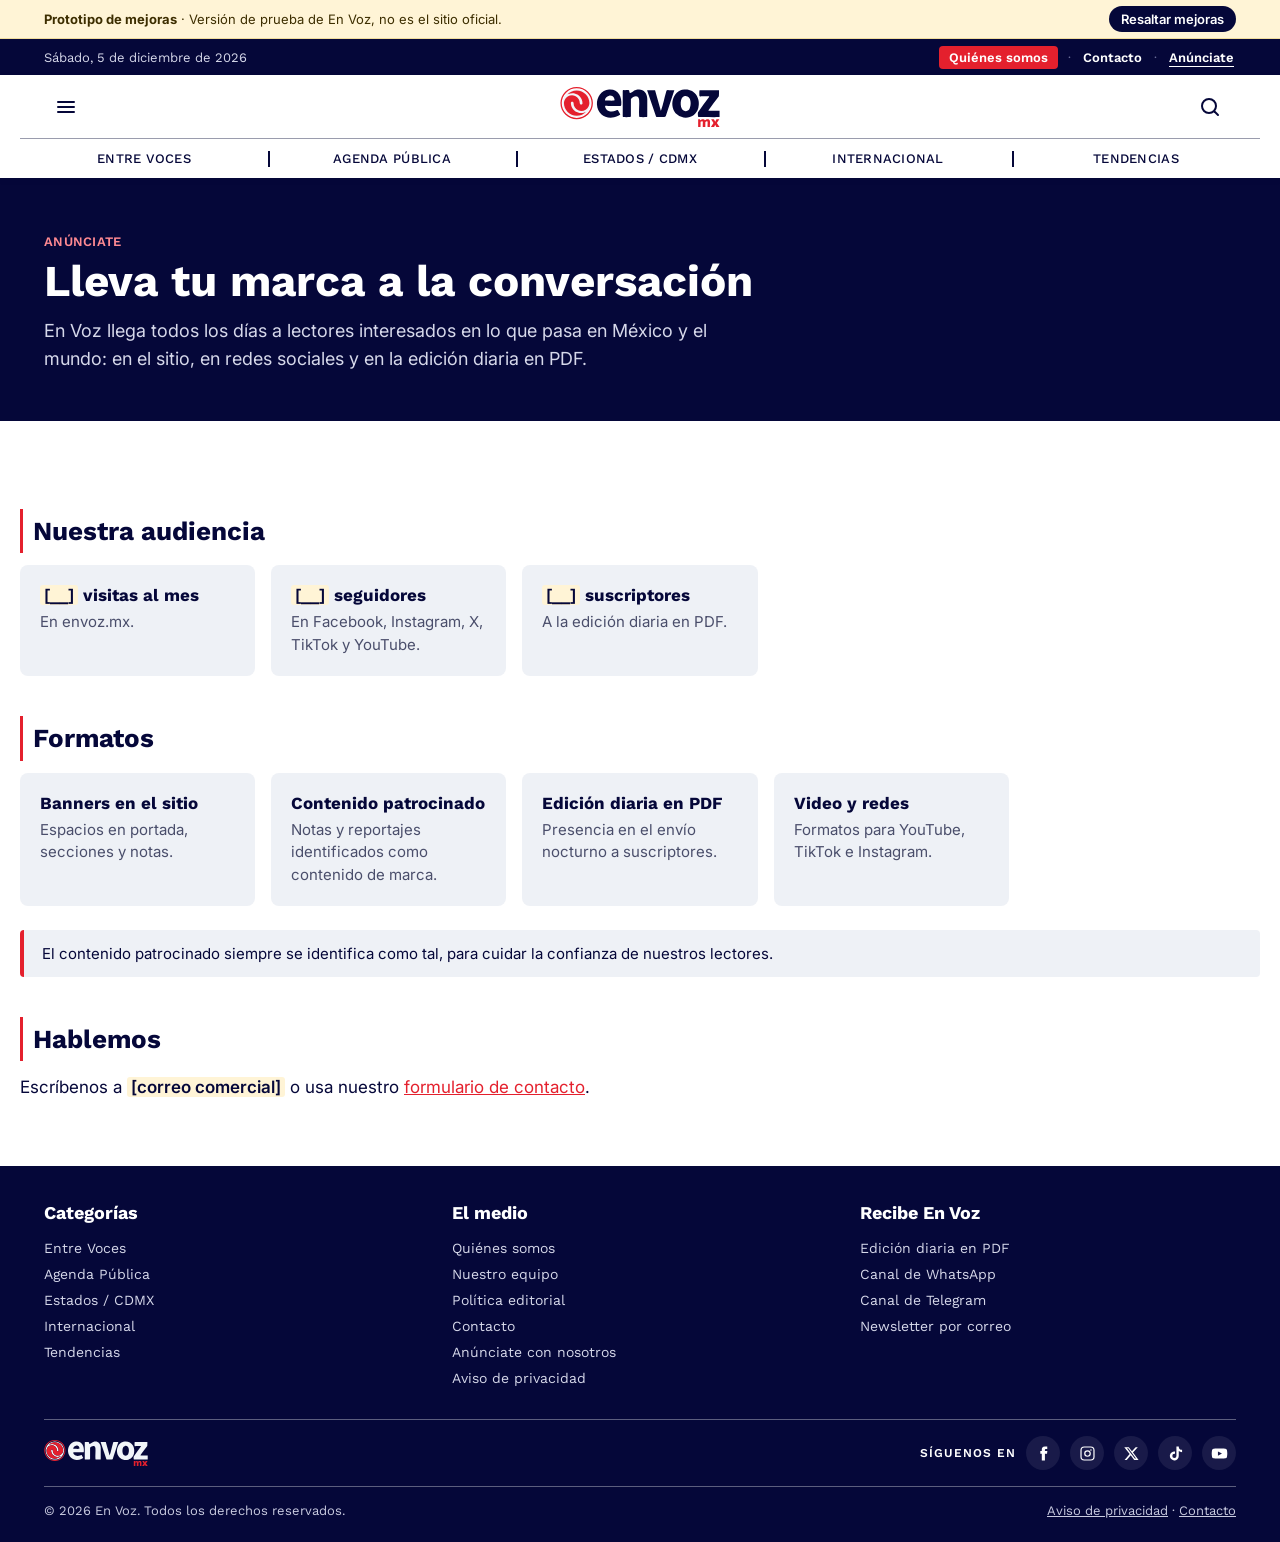
==== anunciate.html @ 6fe708b6 "Barra superior con Quiénes somos y espacio publicitario debajo de la mañanera Co-Authored-By: Claude" ====
<!DOCTYPE html>
<html lang="es-MX">
<head>
  <meta charset="utf-8">
  <meta name="viewport" content="width=device-width, initial-scale=1">
  <title>Anúnciate · En Voz (prototipo)</title>
  <meta name="description" content="Opciones de publicidad y alianzas con En Voz.">
  <meta name="robots" content="noindex, nofollow">
  <link rel="icon" href="assets/mark.svg" type="image/svg+xml">
  <link rel="preconnect" href="https://fonts.googleapis.com">
  <link rel="preconnect" href="https://fonts.gstatic.com" crossorigin>
  <link href="https://fonts.googleapis.com/css2?family=Inter:wght@400;500;600;700&family=Work+Sans:wght@400;500;600;700&display=swap" rel="stylesheet">
  <link rel="stylesheet" href="assets/styles.css?v=202611240702">
</head>
<body data-current="">
  <section class="page-hero mejora" data-mejora="Página nueva">
    <div class="container">
      <div class="kicker">Anúnciate</div>
      <h1>Lleva tu marca a la conversación</h1>
      <p>En Voz llega todos los días a lectores interesados en lo que pasa en México y el mundo: en el sitio, en redes sociales y en la edición diaria en PDF.</p>
    </div>
  </section>

  <main class="container page">
    <div class="prose"><h2>Nuestra audiencia</h2></div>
    <div class="grid-cards">
      <div class="info-card"><h3><span class="pending">[__]</span> visitas al mes</h3><p>En envoz.mx.</p></div>
      <div class="info-card"><h3><span class="pending">[__]</span> seguidores</h3><p>En Facebook, Instagram, X, TikTok y YouTube.</p></div>
      <div class="info-card"><h3><span class="pending">[__]</span> suscriptores</h3><p>A la edición diaria en PDF.</p></div>
    </div>
    <div class="prose"><h2>Formatos</h2></div>
    <div class="grid-cards">
      <div class="info-card"><h3>Banners en el sitio</h3><p>Espacios en portada, secciones y notas.</p></div>
      <div class="info-card"><h3>Contenido patrocinado</h3><p>Notas y reportajes identificados como contenido de marca.</p></div>
      <div class="info-card"><h3>Edición diaria en PDF</h3><p>Presencia en el envío nocturno a suscriptores.</p></div>
      <div class="info-card"><h3>Video y redes</h3><p>Formatos para YouTube, TikTok e Instagram.</p></div>
    </div>
    <p class="notice">El contenido patrocinado siempre se identifica como tal, para cuidar la confianza de nuestros lectores.</p>
    <div class="prose">
      <h2>Hablemos</h2>
      <p>Escríbenos a <span class="pending">[correo comercial]</span> o usa nuestro <a href="contacto.html">formulario de contacto</a>.</p>
    </div>
  </main>
  <script src="assets/app.js?v=202611240702"></script>
</body>
</html>
---- assets/styles.css ----
/* ============================================================
   En Voz — prototipo de mejoras
   Colores y tipografías tomados del sitio actual envoz.mx
   ============================================================ */
:root {
  --navy: #050739;
  --red: #E4202D;
  --card: #EEF1F6;
  --line: #D9DCE3;
  --text: #050739;
  --muted: #4A4E6B;
  --white: #FFFFFF;
  --max: 1240px;
  --radius: 6px;
  --font-head: 'Work Sans', system-ui, sans-serif;
  --font-body: 'Inter', system-ui, sans-serif;
}

* { box-sizing: border-box; }
html { scroll-behavior: smooth; }
body {
  margin: 0;
  overflow-x: clip;
  font-family: var(--font-body);
  font-size: 15px;
  color: var(--text);
  background: var(--white);
  -webkit-font-smoothing: antialiased;
}
a { color: inherit; text-decoration: none; }
img { display: block; max-width: 100%; }
button { font: inherit; color: inherit; background: none; border: 0; cursor: pointer; }
.container { max-width: var(--max); margin: 0 auto; padding: 0 24px; }
.sr-only { position: absolute; width: 1px; height: 1px; overflow: hidden; clip: rect(0 0 0 0); white-space: nowrap; }
:focus-visible { outline: 3px solid var(--red); outline-offset: 2px; }

/* ---------- Barra de prototipo ---------- */
.proto-bar {
  background: #FFF4D6;
  color: #3D2E00;
  font-size: 13px;
  border-bottom: 1px solid #F0DC9C;
}
.proto-bar .container { display: flex; align-items: center; justify-content: space-between; gap: 12px; min-height: 38px; flex-wrap: wrap; }
.proto-bar strong { font-weight: 700; }
.proto-toggle {
  display: inline-flex; align-items: center; gap: 8px;
  font-weight: 600; font-size: 13px;
  padding: 5px 12px; border-radius: 999px;
  background: var(--navy); color: var(--white);
}
.proto-toggle[aria-pressed="true"] { background: var(--red); }

/* ---------- Encabezado ---------- */
.site-header { position: sticky; top: 0; z-index: 40; background: var(--white); box-shadow: 0 2px 6px rgba(5,7,57,.08); }
.header-top { display: grid; grid-template-columns: 48px 1fr 48px; align-items: center; height: 64px; border-bottom: 1px solid #9A9CAD; }
.header-top .logo { justify-self: center; }
.header-top .logo img { height: 40px; width: auto; }
.icon-btn { width: 44px; height: 44px; display: grid; place-items: center; border-radius: 50%; }
.icon-btn:hover { background: var(--card); }
.icon-btn svg { width: 24px; height: 24px; }

.cat-nav { font-family: var(--font-head); }
.cat-nav ul { list-style: none; margin: 0 auto; padding: 0; display: flex; justify-content: space-between; align-items: center; max-width: var(--max); overflow-x: auto; }
.cat-nav li { flex: 1; text-align: center; position: relative; }
.cat-nav li + li::before { content: ""; position: absolute; left: 0; top: 50%; height: 16px; margin-top: -8px; width: 1.5px; background: var(--navy); }
.cat-nav a { display: block; padding: 12px 10px; font-size: 13px; font-weight: 500; letter-spacing: .02em; text-transform: uppercase; white-space: nowrap; }
.cat-nav a:hover, .cat-nav a[aria-current="page"] { color: var(--red); }

/* ---------- Menú lateral ---------- */
.drawer-backdrop { position: fixed; inset: 0; background: rgba(5,7,57,.45); z-index: 60; opacity: 0; pointer-events: none; transition: opacity .2s; }
.drawer { position: fixed; top: 0; left: 0; bottom: 0; width: min(340px, 88vw); background: var(--white); z-index: 61; transform: translateX(-100%); transition: transform .25s ease; overflow-y: auto; padding: 20px 24px 32px; font-family: var(--font-head); }
body.drawer-open .drawer { transform: none; }
body.drawer-open .drawer-backdrop { opacity: 1; pointer-events: auto; }
.drawer h2 { font-size: 12px; letter-spacing: .12em; text-transform: uppercase; color: var(--red); margin: 28px 0 8px; }
.drawer ul { list-style: none; margin: 0; padding: 0; }
.drawer a { display: block; padding: 10px 0; font-size: 17px; font-weight: 500; border-bottom: 1px solid var(--card); }
.drawer a:hover { color: var(--red); }
.drawer-head { display: flex; align-items: center; justify-content: space-between; }
.drawer-head img { height: 32px; }

/* ---------- Buscador ---------- */
.search-panel { position: fixed; inset: 0; z-index: 70; background: rgba(255,255,255,.98); display: none; overflow-y: auto; }
body.search-open .search-panel { display: block; }
.search-panel .container { max-width: 820px; padding-top: 40px; padding-bottom: 60px; }
.search-row { display: flex; gap: 12px; align-items: center; border-bottom: 3px solid var(--navy); }
.search-row input { flex: 1; border: 0; font: 600 28px var(--font-head); color: var(--navy); padding: 12px 0; background: transparent; outline: none; }
.search-hint { color: var(--muted); font-size: 14px; margin: 12px 0 24px; }
.search-results { list-style: none; margin: 0; padding: 0; }
.search-results li a { display: grid; grid-template-columns: 96px 1fr; gap: 16px; padding: 14px 0; border-bottom: 1px solid var(--line); align-items: center; }
.search-results img { width: 96px; height: 64px; object-fit: cover; border-radius: 4px; }
.search-results .kicker { margin-bottom: 4px; }

/* ---------- Tarjetas y piezas comunes ---------- */
.kicker { font-family: var(--font-head); font-size: 13px; font-weight: 600; color: var(--red); text-transform: uppercase; letter-spacing: .02em; }
.title-bar { border-left: 2px solid var(--red); padding-left: 8px; font-family: var(--font-head); font-weight: 600; color: var(--navy); line-height: 1.35; }
.time { font-family: var(--font-head); font-size: 12px; color: var(--navy); letter-spacing: .03em; margin-top: 6px; padding-left: 10px; }
.clamp-2 { display: -webkit-box; -webkit-line-clamp: 2; -webkit-box-orient: vertical; overflow: hidden; }
.clamp-3 { display: -webkit-box; -webkit-line-clamp: 3; -webkit-box-orient: vertical; overflow: hidden; }
.thumb { width: 100%; aspect-ratio: 16 / 9; object-fit: cover; background: var(--card); border-radius: var(--radius); }
a.card-link:hover .title-bar { color: var(--red); }

/* Portada */
.hero { display: grid; grid-template-columns: 2fr 1fr; gap: 12px; margin: 12px 0 28px; }
.hero-main { background: var(--card); border-radius: var(--radius); overflow: hidden; display: flex; flex-direction: column; }
.hero-main img { width: 100%; aspect-ratio: 16 / 10; object-fit: cover; }
.hero-main .body { padding: 14px 14px 18px; }
.hero-main .title-bar { font-size: 24px; margin-top: 8px; }
.hero-main .excerpt { margin: 10px 0 0 10px; color: var(--muted); font-size: 15px; line-height: 1.5; }
.hero-side { display: grid; grid-template-rows: repeat(4, 1fr); gap: 12px; }
.side-card { background: var(--card); border-radius: var(--radius); padding: 10px; display: grid; grid-template-columns: 112px 1fr; gap: 10px; align-items: center; }
.side-card img { width: 112px; height: 84px; object-fit: cover; border-radius: 4px; }
.side-card .title-bar { font-size: 14px; margin-top: 6px; }

/* Títulos de sección */
.section { margin: 0 0 36px; }
.section-head { display: flex; align-items: center; justify-content: space-between; margin-bottom: 12px; }
.section-title { display: flex; align-items: center; gap: 6px; font-family: var(--font-head); font-size: 20px; font-weight: 600; margin: 0; }
.section-title img, .section-title svg { width: 22px; height: 22px; }
.arrows { display: flex; gap: 4px; }
.arrows button { width: 36px; height: 36px; border-radius: 50%; display: grid; place-items: center; }
.arrows button:hover { background: var(--card); }
.arrows svg { width: 22px; height: 22px; }
.see-all { display: block; width: max-content; margin: 18px auto 0; font-family: var(--font-head); font-size: 13px; font-weight: 600; letter-spacing: .04em; text-transform: uppercase; padding: 8px 18px; border-radius: 4px; }
.see-all:hover { background: var(--card); color: var(--red); }

/* Carrusel */
.carousel { display: grid; grid-auto-flow: column; grid-auto-columns: calc((100% - 32px) / 3); gap: 16px; overflow-x: auto; scroll-snap-type: x mandatory; scrollbar-width: none; padding-bottom: 4px; }
.carousel::-webkit-scrollbar { display: none; }
.carousel > * { scroll-snap-align: start; }
.c-card .title-bar { font-size: 14px; margin-top: 10px; }
.c-card .time { padding-left: 10px; }

/* Bloque 1 grande + 4 chicas */
.block { display: grid; grid-template-columns: 1.15fr 1fr 1fr; gap: 16px 20px; }
.block .big { grid-row: span 2; }
.block .big .title-bar { font-size: 16px; margin-top: 10px; }
.mini { display: grid; grid-template-columns: 120px 1fr; gap: 12px; padding-bottom: 12px; border-bottom: 1px solid var(--line); align-items: start; }
.mini img { width: 120px; height: 80px; object-fit: cover; border-radius: 4px; }
.mini .title-bar { font-size: 14px; }

/* Lista (Estados / CDMX) — mejora: sin espacios en blanco */
.list-block { display: grid; grid-template-columns: 1.15fr 2fr; gap: 20px; }
.list-block .big .title-bar { font-size: 16px; margin-top: 10px; }
.rows { display: grid; gap: 0; align-content: start; }
.row-item { display: grid; grid-template-columns: 1fr 120px; gap: 16px; padding: 12px 0; border-bottom: 1px solid var(--line); align-items: center; }
.row-item img { width: 120px; height: 72px; object-fit: cover; border-radius: 4px; }
.row-item .title-bar { font-size: 14px; }

/* Franja de suscripción (nueva) */
.subscribe { background: var(--navy); color: var(--white); border-radius: 10px; padding: 32px; display: grid; grid-template-columns: 1.3fr 1fr; gap: 24px; align-items: center; margin: 8px 0 40px; }
.subscribe h2 { font-family: var(--font-head); font-size: 26px; margin: 0 0 8px; }
.subscribe p { margin: 0; color: #C9CBE0; line-height: 1.5; }
.subscribe-actions { display: flex; flex-direction: column; gap: 10px; }
.btn { text-align: center; display: inline-flex; align-items: center; justify-content: center; gap: 8px; padding: 12px 18px; border-radius: 6px; font-family: var(--font-head); font-weight: 600; font-size: 15px; }
.btn svg { width: 20px; height: 20px; }
.btn-red { background: var(--red); color: var(--white); }
.btn-red:hover { background: #C41622; }
.btn-light { background: var(--white); color: var(--navy); }
.btn-light:hover { background: #E3E6F0; }
.btn-outline { border: 2px solid var(--white); color: var(--white); }
.btn-outline:hover { background: rgba(255,255,255,.1); }
.email-form { display: flex; gap: 8px; }
.email-form input { flex: 1; min-width: 0; padding: 12px 14px; border-radius: 6px; border: 0; font: inherit; }

/* ---------- Pie de página ---------- */
.site-footer { background: var(--navy); color: var(--white); font-family: var(--font-head); margin-top: 24px; }
.site-footer .container { padding-top: 36px; padding-bottom: 24px; }
.footer-cols { display: grid; grid-template-columns: repeat(3, 1fr); gap: 32px; }
.site-footer h2 { font-size: 18px; margin: 0 0 12px; }
.site-footer ul { list-style: none; margin: 0; padding: 0; }
.site-footer li a { display: inline-block; padding: 5px 0; font-size: 14px; color: #D6D8EA; }
.site-footer li a:hover { color: var(--white); text-decoration: underline; }
.footer-mid { display: flex; justify-content: space-between; align-items: center; gap: 16px; border-top: 1px solid rgba(255,255,255,.35); border-bottom: 1px solid rgba(255,255,255,.35); padding: 16px 0; margin: 28px 0 16px; flex-wrap: wrap; }
.footer-mid img { height: 26px; }
.social { display: flex; align-items: center; gap: 10px; font-size: 12px; font-weight: 600; letter-spacing: .08em; }
.social a { width: 34px; height: 34px; border-radius: 50%; display: grid; place-items: center; background: rgba(255,255,255,.08); }
.social a:hover { background: var(--red); }
.social svg { width: 17px; height: 17px; fill: var(--white); }
.footer-legal { display: flex; justify-content: space-between; flex-wrap: wrap; gap: 8px; font-size: 13px; color: #C9CBE0; }
.footer-legal a { text-decoration: underline; }

/* ---------- Páginas institucionales ---------- */
.page-hero { background: var(--navy); color: var(--white); padding: 56px 0 48px; }
.page-hero .kicker { color: #FF8A92; }
.page-hero h1 { font-family: var(--font-head); font-size: 44px; line-height: 1.1; margin: 8px 0 12px; }
.page-hero p { font-size: 18px; color: #D6D8EA; max-width: 720px; line-height: 1.55; margin: 0; }
.page { padding: 48px 0 24px; }
.prose { max-width: 760px; font-size: 17px; line-height: 1.7; }
.prose h2 { font-family: var(--font-head); font-size: 26px; margin: 40px 0 12px; padding-left: 10px; border-left: 3px solid var(--red); }
.prose h3 { font-family: var(--font-head); font-size: 19px; margin: 28px 0 8px; }
.prose p, .prose ul { margin: 0 0 16px; }
.prose a { color: var(--red); text-decoration: underline; }
.pending { background: #FFF4D6; border-radius: 3px; padding: 0 4px; font-weight: 600; }
.grid-cards { display: grid; grid-template-columns: repeat(auto-fill, minmax(230px, 1fr)); gap: 16px; margin: 8px 0 24px; }
.info-card { background: var(--card); border-radius: 8px; padding: 20px; }
.info-card h3 { font-family: var(--font-head); font-size: 17px; margin: 0 0 6px; }
.info-card p { margin: 0; font-size: 15px; line-height: 1.5; color: var(--muted); }
.team { display: grid; grid-template-columns: repeat(auto-fill, minmax(210px, 1fr)); gap: 16px; margin: 8px 0 24px; }
.person { background: var(--card); border-radius: 8px; padding: 18px; display: flex; gap: 12px; align-items: center; }
.avatar { width: 48px; height: 48px; border-radius: 50%; background: var(--navy); color: var(--white); display: grid; place-items: center; font: 700 18px var(--font-head); flex: none; }
.person strong { display: block; font-family: var(--font-head); font-size: 15px; }
.person span { font-size: 13px; color: var(--muted); }
.contact-grid { display: grid; grid-template-columns: 1fr 1.2fr; gap: 32px; }
.form { display: grid; gap: 14px; }
.form label { display: grid; gap: 6px; font-weight: 600; font-size: 14px; }
.form input, .form select, .form textarea { font: inherit; padding: 12px 14px; border: 1.5px solid var(--line); border-radius: 6px; background: var(--white); color: var(--text); }
.form textarea { min-height: 140px; resize: vertical; }
.form .note { font-size: 13px; color: var(--muted); }
.notice { background: var(--card); border-left: 4px solid var(--red); padding: 14px 18px; border-radius: 4px; font-size: 15px; margin: 0 0 24px; }

/* ---------- Resaltar mejoras ---------- */
body.show-mejoras .mejora { outline: 2px dashed var(--red); outline-offset: 4px; position: relative; }
body.show-mejoras .mejora::after {
  content: attr(data-mejora);
  position: absolute; top: -12px; right: 8px; z-index: 5;
  background: var(--red); color: var(--white);
  font: 700 11px var(--font-body); letter-spacing: .04em; text-transform: uppercase;
  padding: 3px 8px; border-radius: 999px; white-space: nowrap;
}

/* ---------- Botón subir ---------- */
.to-top { position: fixed; right: 20px; bottom: 20px; width: 44px; height: 44px; border-radius: 50%; background: var(--navy); color: var(--white); display: grid; place-items: center; box-shadow: 0 4px 12px rgba(0,0,0,.2); opacity: 0; pointer-events: none; transition: opacity .2s; z-index: 30; }
.to-top.visible { opacity: 1; pointer-events: auto; }
.to-top svg { width: 22px; height: 22px; }

/* ---------- Celular ---------- */
@media (max-width: 900px) {
  .hero { grid-template-columns: 1fr; }
  .hero-side { grid-template-rows: none; }
  .block { grid-template-columns: minmax(0,1fr) minmax(0,1fr); }
  .block .big { grid-column: 1 / -1; grid-row: auto; }
  .list-block { grid-template-columns: 1fr; }
  .subscribe { grid-template-columns: minmax(0, 1fr); padding: 24px; }
  .hero, .block, .list-block { grid-template-columns: minmax(0, 1fr); }
  .footer-cols { grid-template-columns: 1fr 1fr; }
  .contact-grid { grid-template-columns: 1fr; }
  .carousel { grid-auto-columns: 70%; }
}
@media (max-width: 600px) {
  .container { padding: 0 16px; }
  .header-top .logo img { height: 34px; }
  .block { grid-template-columns: minmax(0, 1fr); }
  .hero-main .title-bar { font-size: 20px; }
  .carousel { grid-auto-columns: 82%; }
  .footer-cols { grid-template-columns: 1fr; }
  .page-hero h1 { font-size: 34px; }
  .cat-nav li { flex: none; }
  .cat-nav li + li::before { display: none; }
}

/* Ajustes de posición de las etiquetas de mejora */
body.show-mejoras #open-menu.mejora::after { left: 0; right: auto; top: -10px; }
body.show-mejoras #open-search.mejora::after { right: 0; top: -10px; }
body.show-mejoras .page-hero.mejora::after { top: 14px; right: 24px; }
body.show-mejoras .page-hero.mejora { outline-offset: -4px; }

/* ---------- Historia (Quiénes somos) ---------- */
.lead { font-size: 21px; line-height: 1.6; color: var(--navy); }
.dropcap::first-letter { float: left; font: 700 64px/0.9 var(--font-head); color: var(--red); margin: 6px 10px 0 0; }
.pullquote { margin: 36px 0; padding: 28px 32px; background: var(--card); border-left: 6px solid var(--red); border-radius: 0 8px 8px 0; font: 600 24px/1.4 var(--font-head); color: var(--navy); max-width: 820px; }
.pullquote cite { display: block; margin-top: 10px; font: 500 14px var(--font-body); color: var(--muted); font-style: normal; }
.timeline { list-style: none; margin: 16px 0 32px; padding: 0; max-width: 760px; position: relative; }
.timeline::before { content: ""; position: absolute; left: 47px; top: 8px; bottom: 8px; width: 2px; background: var(--line); }
.timeline li { display: grid; grid-template-columns: 96px 1fr; gap: 20px; padding: 0 0 26px; position: relative; }
.timeline .year { font: 700 22px var(--font-head); color: var(--white); background: var(--navy); border-radius: 999px; text-align: center; padding: 6px 0; position: relative; z-index: 1; height: max-content; }
.timeline li:last-child .year { background: var(--red); }
.timeline h3 { font: 600 19px var(--font-head); margin: 4px 0 6px; }
.timeline p { margin: 0; font-size: 16px; line-height: 1.6; color: var(--muted); }
.pillars { display: grid; grid-template-columns: repeat(auto-fill, minmax(240px, 1fr)); gap: 16px; margin: 8px 0 28px; }
.pillar { border-top: 4px solid var(--red); background: var(--card); border-radius: 0 0 8px 8px; padding: 20px; }
.pillar h3 { font: 600 18px var(--font-head); margin: 0 0 8px; }
.pillar p { margin: 0; font-size: 15px; line-height: 1.55; color: var(--muted); }
.page-hero .eyebrow-year { display: inline-block; font: 700 13px var(--font-head); letter-spacing: .08em; background: var(--red); color: var(--white); padding: 4px 10px; border-radius: 4px; margin-bottom: 12px; }
@media (max-width: 600px) {
  .timeline::before { left: 35px; }
  .timeline li { grid-template-columns: 72px 1fr; gap: 14px; }
  .timeline .year { font-size: 17px; }
  .pullquote { font-size: 20px; padding: 22px; }
  .lead { font-size: 19px; }
}

/* ---------- Mañanera en vivo (nuevo) ---------- */
.live-box { display: grid; grid-template-columns: minmax(0, 480px) minmax(0, 1fr); gap: 24px; align-items: center; background: var(--navy); color: var(--white); border-radius: 10px; padding: 16px; margin: 14px 0 4px; }
.live-player { position: relative; width: 100%; aspect-ratio: 16 / 9; border-radius: 6px; overflow: hidden; background: #000; }
.live-player iframe { position: absolute; inset: 0; width: 100%; height: 100%; border: 0; }
.live-off { display: grid; place-items: center; background: linear-gradient(135deg, #0B0F5C, #050739 60%, #2A0A1A); }
.live-off-inner { display: grid; justify-items: center; gap: 12px; font: 600 16px var(--font-head); color: #D6D8EA; text-align: center; padding: 0 16px; }
.live-off .play { width: 64px; height: 64px; border-radius: 50%; background: var(--red); color: var(--white); display: grid; place-items: center; font-size: 24px; padding-left: 4px; transition: transform .2s; }
.live-off:hover .play { transform: scale(1.08); }
.live-info { display: grid; gap: 12px; justify-items: start; padding: 4px 8px 4px 0; }
.live-info h2 { font: 700 26px/1.15 var(--font-head); margin: 0; }
.live-info h2 a:hover { text-decoration: underline; }
.live-info p { margin: 0; color: #C9CBE0; line-height: 1.5; font-size: 15px; }
.live-badge { display: inline-flex; align-items: center; gap: 8px; font: 700 12px var(--font-head); letter-spacing: .1em; padding: 5px 10px; border-radius: 4px; background: rgba(255,255,255,.12); }
.live-badge .dot { width: 8px; height: 8px; border-radius: 50%; background: #9A9CAD; }
.live-badge.on { background: var(--red); }
.live-badge.on .dot { background: var(--white); animation: pulse 1.4s ease-in-out infinite; }
@keyframes pulse { 50% { opacity: .25; } }
.live-source { font-size: 12px; color: #9A9CC0; }
@media (prefers-reduced-motion: reduce) { .live-badge.on .dot { animation: none; } }
@media (max-width: 900px) { .live-box { grid-template-columns: minmax(0, 1fr); } .live-info { padding: 0 4px 4px; } }
.live-badge.soon { background: #FFD437; color: var(--navy); }
.live-badge.soon .dot { background: var(--red); }
.live-off .countdown { font: 700 28px var(--font-head); color: var(--white); }
.live-badge.replay { background: rgba(255,255,255,.16); }
.live-badge.replay .dot { background: #FFD437; }

/* ---------- Barra superior: Quiénes somos (nuevo) ---------- */
.top-bar { background: var(--navy); color: #D6D8EA; font-family: var(--font-head); font-size: 13px; }
.top-bar .container { display: flex; justify-content: space-between; align-items: center; gap: 12px; min-height: 36px; flex-wrap: wrap; }
.top-date { text-transform: none; }
.top-links { display: flex; align-items: center; gap: 10px; }
.top-links span { color: #6B6E99; }
.top-links a { color: var(--white); font-weight: 600; padding: 6px 2px; }
.top-links a:first-child { color: var(--white); background: var(--red); padding: 4px 10px; border-radius: 4px; }
.top-links a:hover { text-decoration: underline; }
.top-links a[aria-current="page"] { text-decoration: underline; text-underline-offset: 4px; }
@media (max-width: 600px) { .top-date { display: none; } .top-bar .container { justify-content: center; } }

/* ---------- Espacio publicitario (nuevo) ---------- */
.ad-slot { margin: 14px 0 4px; }
.ad-label { display: block; text-align: center; font: 600 11px var(--font-body); letter-spacing: .12em; text-transform: uppercase; color: #8A8DA6; margin-bottom: 6px; }
.ad-box { display: grid; justify-items: center; align-content: center; gap: 6px; max-width: 970px; min-height: 110px; margin: 0 auto; padding: 18px 20px; text-align: center; border: 2px dashed #B9BCCB; border-radius: 8px; background: repeating-linear-gradient(135deg, #F6F7FA 0 14px, #EEF1F6 14px 28px); transition: border-color .2s, background .2s; }
.ad-box:hover { border-color: var(--red); }
.ad-title { font: 700 22px var(--font-head); color: var(--navy); }
.ad-text { font-size: 14px; color: var(--muted); }
.ad-cta { font: 600 14px var(--font-head); color: var(--red); }
@media (max-width: 600px) { .ad-title { font-size: 18px; } .ad-box { min-height: 100px; } }
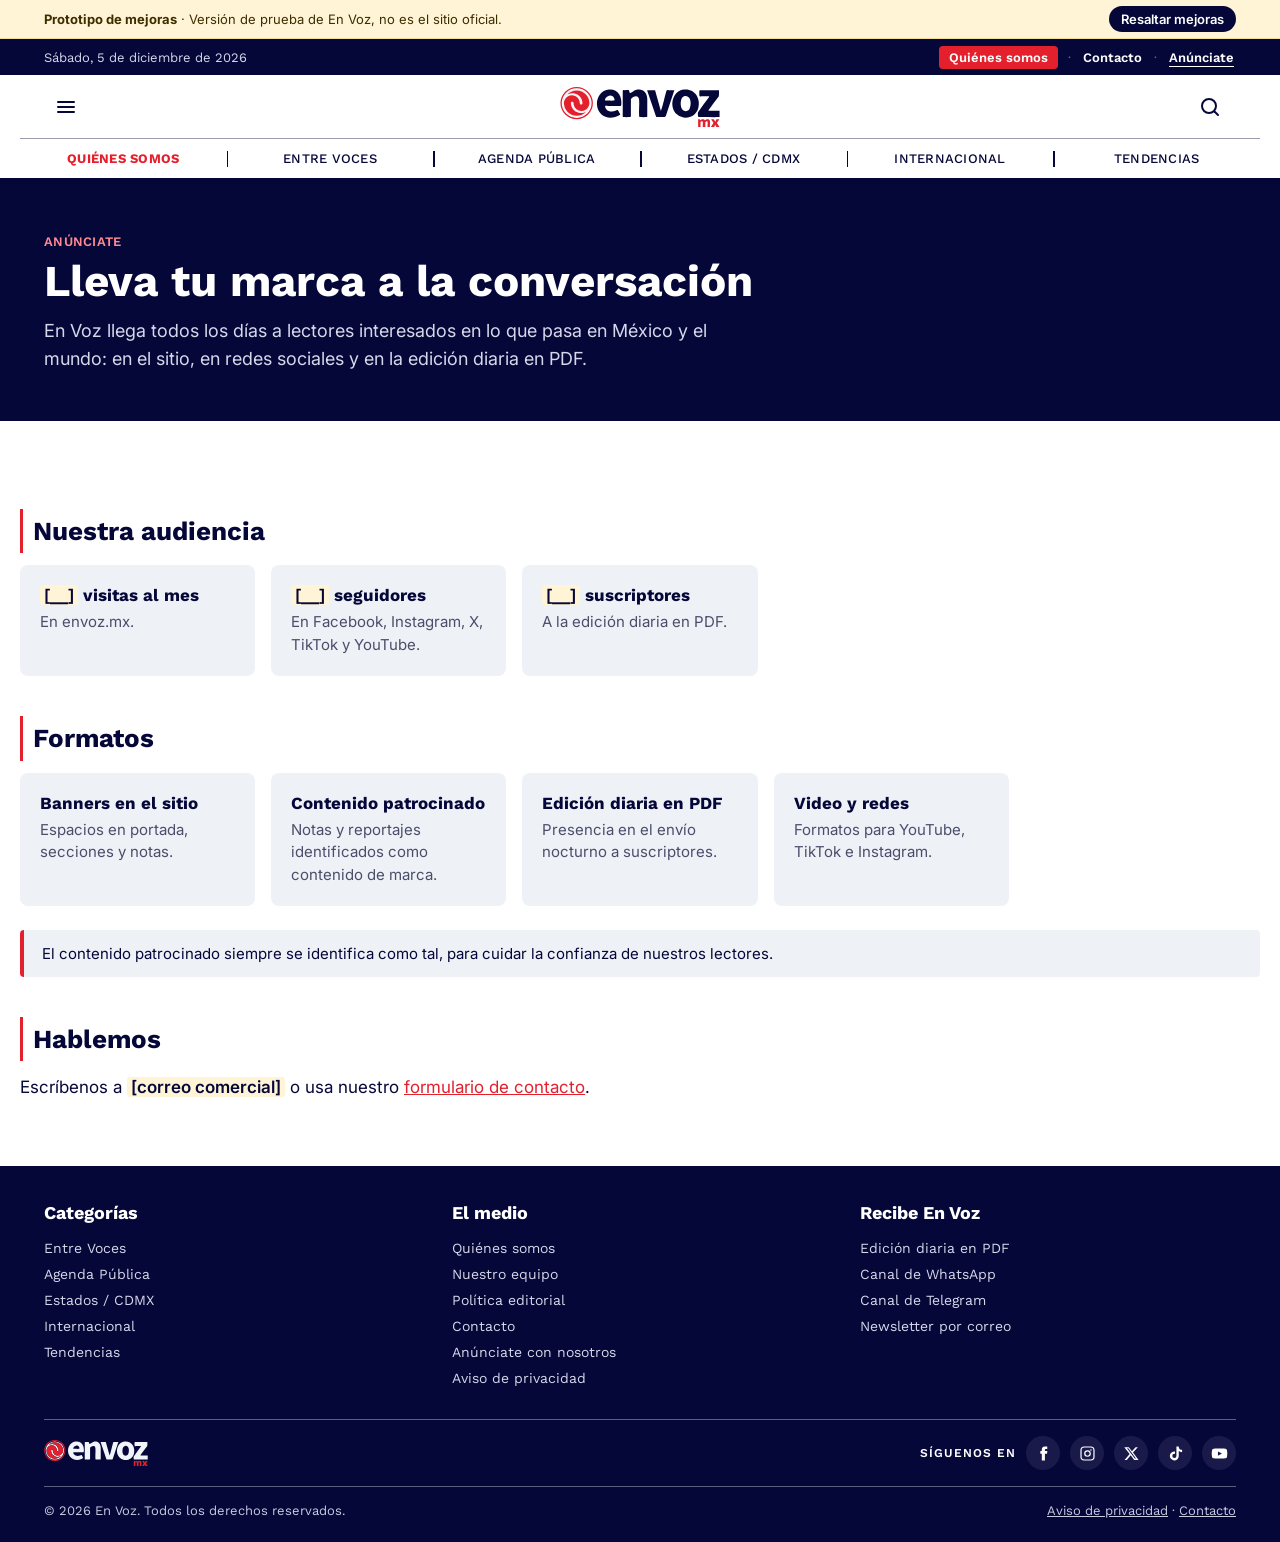
==== commit 6b00b111: "Quiénes somos como primera pestaña de la barra de secciones Co-Authored-By: Claude Opus 5.5 <noreply" ====
--- a/anunciate.html
+++ b/anunciate.html
@@ -10,7 +10,7 @@
   <link rel="preconnect" href="https://fonts.googleapis.com">
   <link rel="preconnect" href="https://fonts.gstatic.com" crossorigin>
   <link href="https://fonts.googleapis.com/css2?family=Inter:wght@400;500;600;700&family=Work+Sans:wght@400;500;600;700&display=swap" rel="stylesheet">
-  <link rel="stylesheet" href="assets/styles.css?v=202611240702">
+  <link rel="stylesheet" href="assets/styles.css?v=202611240708">
 </head>
 <body data-current="">
   <section class="page-hero mejora" data-mejora="Página nueva">
@@ -41,6 +41,6 @@
       <p>Escríbenos a <span class="pending">[correo comercial]</span> o usa nuestro <a href="contacto.html">formulario de contacto</a>.</p>
     </div>
   </main>
-  <script src="assets/app.js?v=202611240702"></script>
+  <script src="assets/app.js?v=202611240708"></script>
 </body>
 </html>
--- a/assets/styles.css
+++ b/assets/styles.css
@@ -327,3 +327,10 @@
 .ad-text { font-size: 14px; color: var(--muted); }
 .ad-cta { font: 600 14px var(--font-head); color: var(--red); }
 @media (max-width: 600px) { .ad-title { font-size: 18px; } .ad-box { min-height: 100px; } }
+.ad-slot { margin-bottom: 28px; }
+.ad-size { font-size: 12px; color: #8A8DA6; }
+.ad-grande .ad-box { min-height: 250px; }
+.ad-grande .ad-title { font-size: 28px; }
+@media (max-width: 600px) { .ad-grande .ad-box { min-height: 250px; max-width: 300px; } .ad-grande .ad-title { font-size: 22px; } }
+.cat-nav .nav-about a { color: var(--red); font-weight: 700; }
+.cat-nav .nav-about a:hover, .cat-nav .nav-about a[aria-current="page"] { color: var(--navy); }
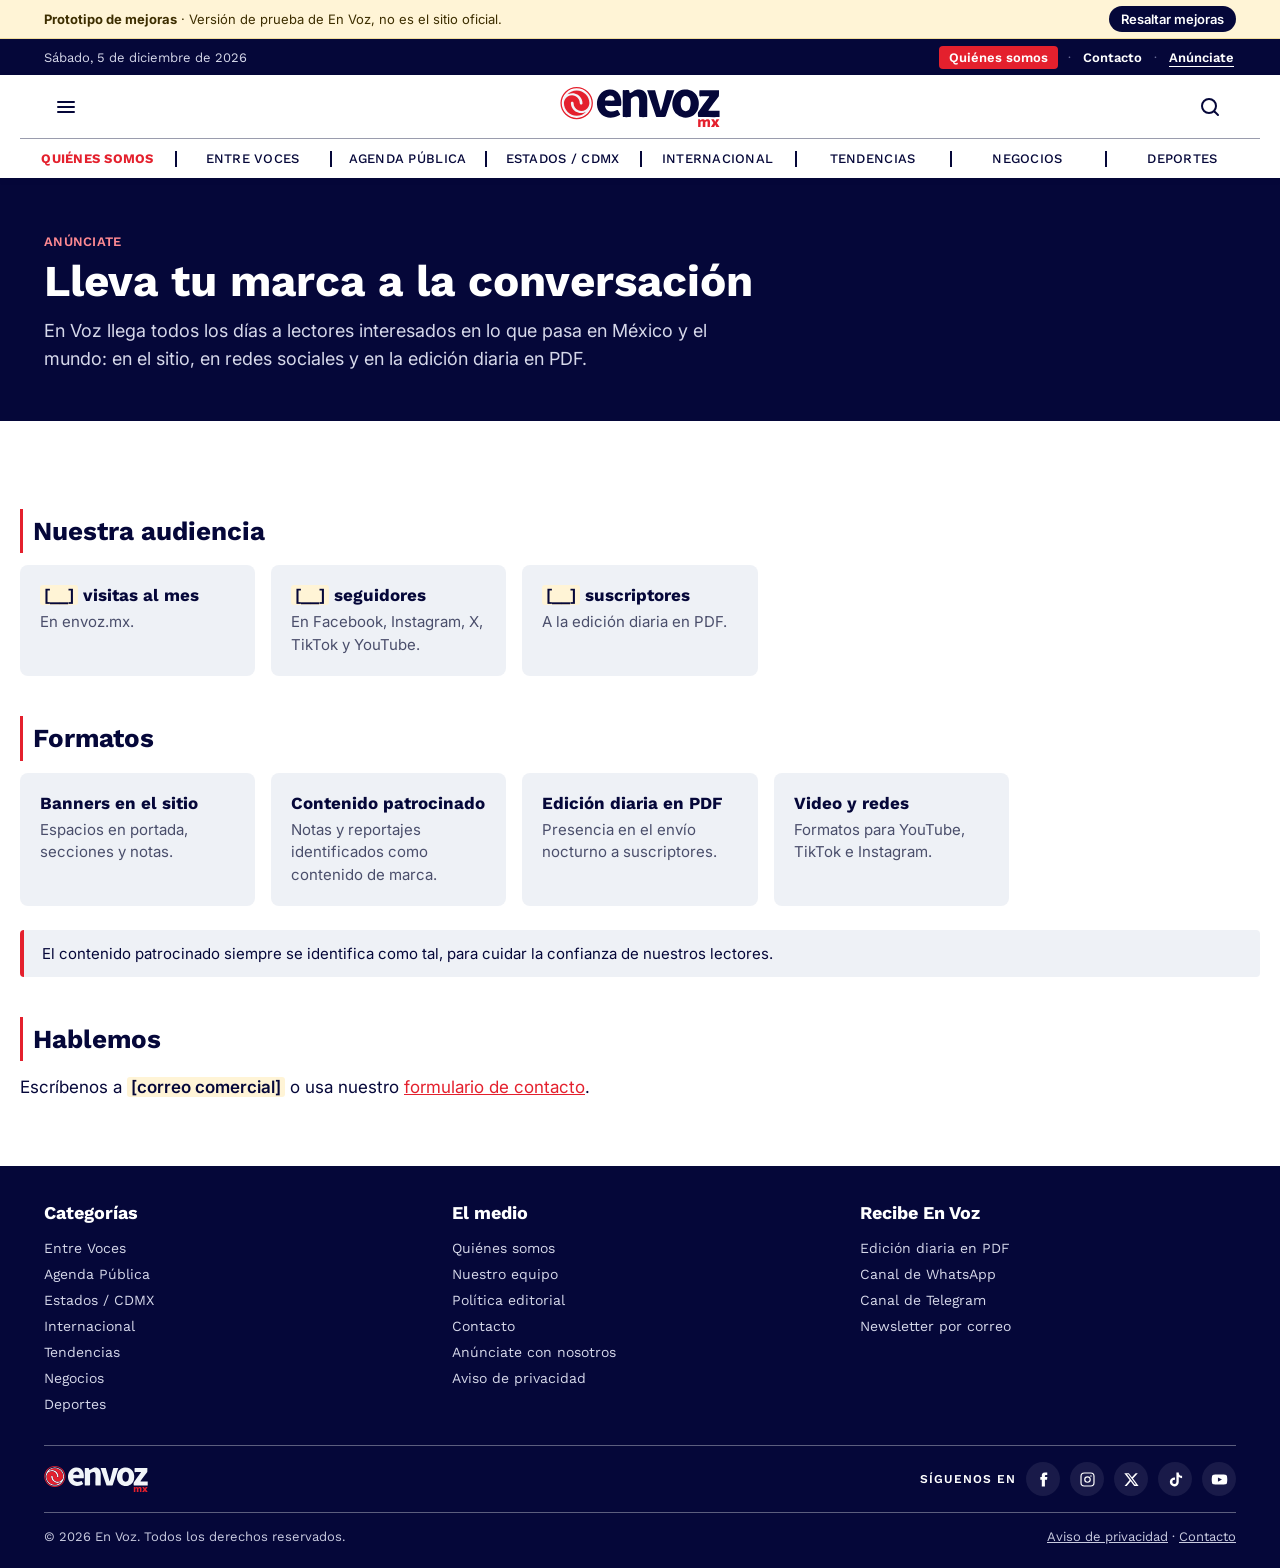
==== commit 3f7d7526: "Secciones nuevas de Negocios y Deportes Co-Authored-By: Claude Opus 5.5 <noreply@anthropic.com> Clau" ====
--- a/anunciate.html
+++ b/anunciate.html
@@ -10,7 +10,7 @@
   <link rel="preconnect" href="https://fonts.googleapis.com">
   <link rel="preconnect" href="https://fonts.gstatic.com" crossorigin>
   <link href="https://fonts.googleapis.com/css2?family=Inter:wght@400;500;600;700&family=Work+Sans:wght@400;500;600;700&display=swap" rel="stylesheet">
-  <link rel="stylesheet" href="assets/styles.css?v=202611240708">
+  <link rel="stylesheet" href="assets/styles.css?v=202611240755">
 </head>
 <body data-current="">
   <section class="page-hero mejora" data-mejora="Página nueva">
@@ -41,6 +41,6 @@
       <p>Escríbenos a <span class="pending">[correo comercial]</span> o usa nuestro <a href="contacto.html">formulario de contacto</a>.</p>
     </div>
   </main>
-  <script src="assets/app.js?v=202611240708"></script>
+  <script src="assets/app.js?v=202611240755"></script>
 </body>
 </html>
--- a/assets/styles.css
+++ b/assets/styles.css
@@ -334,3 +334,8 @@
 @media (max-width: 600px) { .ad-grande .ad-box { min-height: 250px; max-width: 300px; } .ad-grande .ad-title { font-size: 22px; } }
 .cat-nav .nav-about a { color: var(--red); font-weight: 700; }
 .cat-nav .nav-about a:hover, .cat-nav .nav-about a[aria-current="page"] { color: var(--navy); }
+
+/* ---------- Secciones nuevas: Negocios y Deportes ---------- */
+.new-note { margin: -4px 0 14px; font-size: 13px; color: var(--muted); background: #FFF4D6; border-radius: 4px; padding: 6px 10px; width: max-content; max-width: 100%; }
+body.show-mejoras .cat-nav li.mejora { outline-offset: -2px; }
+body.show-mejoras .cat-nav li.mejora::after { top: -6px; right: 4px; font-size: 9px; padding: 2px 6px; }
